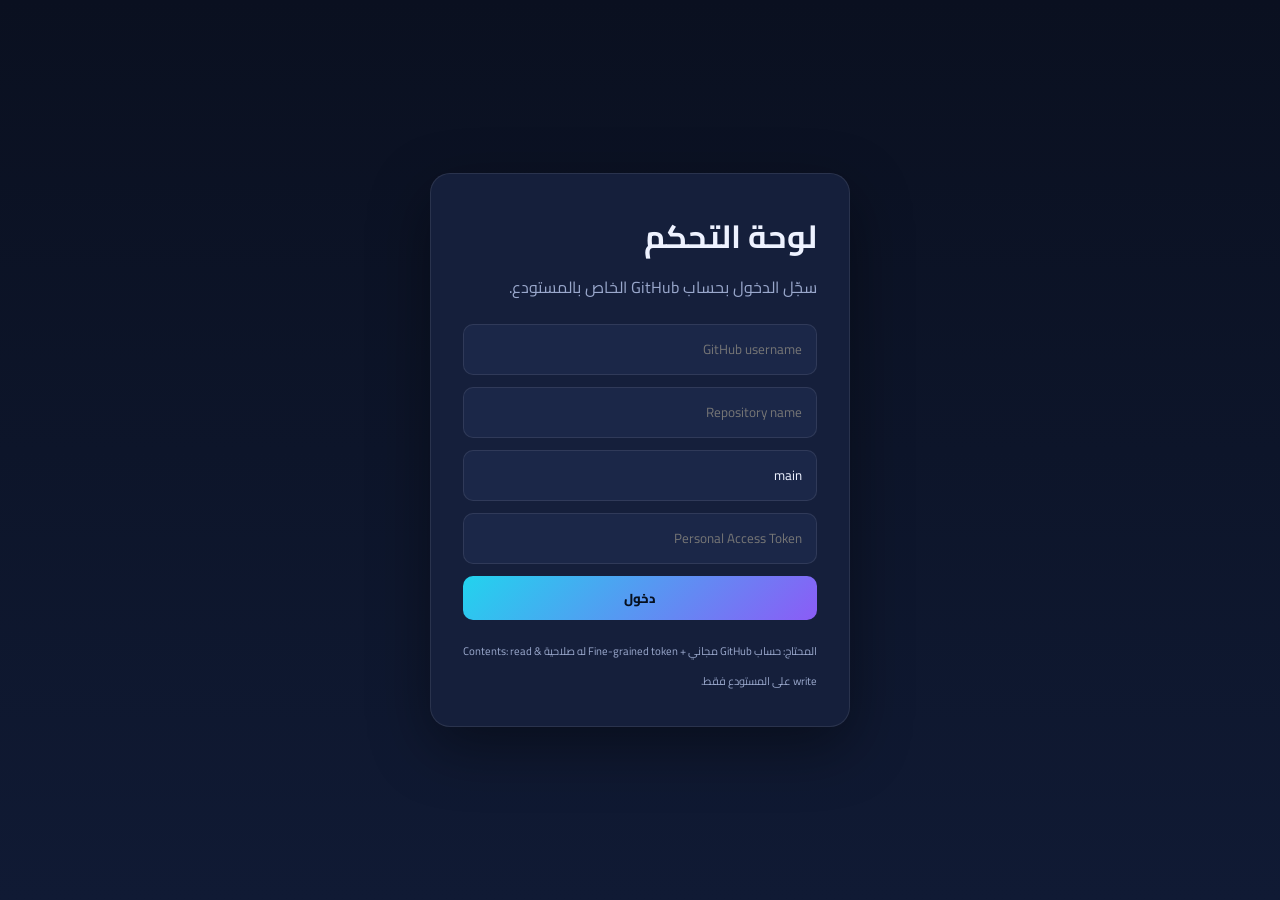
==== admin.html @ aec7bed7 "Free GitHub Pages phone store" ====
<!doctype html>
<html lang="ar" dir="rtl">
<head>
  <meta charset="utf-8">
  <meta name="viewport" content="width=device-width, initial-scale=1">
  <title>لوحة التحكم - نور للاتصالات</title>
  <link rel="preconnect" href="https://fonts.googleapis.com">
  <link href="https://fonts.googleapis.com/css2?family=Cairo:wght@400;600;700;800&display=swap" rel="stylesheet">
  <link rel="stylesheet" href="admin.css">
</head>
<body>

  <div id="login" class="login-wrap">
    <div class="login-card">
      <h1>لوحة التحكم</h1>
      <p>سجّل الدخول بحساب GitHub الخاص بالمستودع.</p>
      <form id="loginForm">
        <input id="loginOwner" placeholder="GitHub username" autocomplete="username" required>
        <input id="loginRepo" placeholder="Repository name" required>
        <input id="loginBranch" placeholder="Branch (main)" value="main" required>
        <input id="loginToken" type="password" placeholder="Personal Access Token" autocomplete="current-password" required>
        <button class="btn" type="submit">دخول</button>
      </form>
      <small>المحتاج: حساب GitHub مجاني + Fine-grained token له صلاحية Contents: read & write على المستودع فقط.</small>
    </div>
  </div>

  <div id="admin" class="admin" hidden>
    <aside class="side">
      <div class="side-brand">نور للاتصالات<br><small>لوحة التحكم</small></div>
      <button class="tab active" data-tab="products">📱 المنتجات</button>
      <button class="tab" data-tab="stores">🏬 الفروع</button>
      <button class="tab" data-tab="offers">🎁 العروض</button>
      <button class="tab" data-tab="settings">⚙️ الإعدادات</button>
      <a class="tab link" href="index.html" target="_blank">↗ عرض الموقع</a>
      <button class="tab logout" id="logoutBtn">🚪 خروج</button>
    </aside>

    <main class="main">
      <header class="main-head">
        <div>
          <h2 id="pageTitle">المنتجات</h2>
          <p>أضف منتجات جديدة أو عدّل الأسعار والمواصفات بسهولة.</p>
        </div>
        <div class="head-actions">
          <button id="exportBtn" class="btn btn-ghost">تصدير نسخة</button>
          <label class="btn btn-ghost file-label">استيراد نسخة<input id="importFile" type="file" accept="application/json" hidden></label>
          <button id="saveBtn" class="btn">💾 حفظ كل التغييرات</button>
        </div>
      </header>

      <div id="msg" class="msg" hidden></div>

      <section class="panel" id="panel-products">
        <form id="productForm" class="form">
          <h3>بيانات المنتج</h3>
          <div class="form-grid">
            <label>اسم المنتج<input class="form-input" name="name" required></label>
            <label>البراند<input class="form-input" name="brand"></label>
            <label>القسم<select class="form-input" name="category" id="productCategory"></select></label>
            <label>السعر<input class="form-input" name="price" type="number" min="0" required></label>
            <label>السعر القديم<input class="form-input" name="oldPrice" type="number" min="0"></label>
            <label>الحالة<input class="form-input" name="stock" placeholder="متوفر"></label>
            <label class="wide">المواصفات<textarea class="form-input" name="specs" rows="2"></textarea></label>
            <label class="wide">صورة المنتج (اختياري)
            <div class="image-row">
              <input class="form-input" name="image" placeholder="/images/iphone.jpg أو رابط كامل">
              <input id="productImageFile" type="file" accept="image/*" hidden>
              <button class="btn btn-small" type="button" id="uploadImageBtn">رفع صورة</button>
            </div>
          </label>
            <label>شارة صغيرة<input class="form-input" name="badge" placeholder="مثال: جديد"></label>
          </div>
          <div class="form-actions">
            <button class="btn" type="submit" id="productSubmit">إضافة منتج</button>
            <button class="btn btn-ghost" type="button" data-reset="products">إلغاء</button>
          </div>
        </form>
        <div class="table-wrap"><table id="productsTable"></table></div>
      </section>

      <section class="panel" id="panel-stores" hidden>
        <form id="storeForm" class="form">
          <h3>بيانات الفرع</h3>
          <div class="form-grid">
            <label>اسم الفرع<input class="form-input" name="name" required></label>
            <label>المحافظة<input class="form-input" name="city" required></label>
            <label class="wide">العنوان<input class="form-input" name="address"></label>
            <label>رقم الهاتف<input class="form-input" name="phone"></label>
            <label>رقم واتساب<input class="form-input" name="whatsapp" placeholder="مثال: 20100000001"></label>
            <label>ساعات العمل<input class="form-input" name="hours"></label>
            <label>خط العرض<input class="form-input" name="lat" type="number" step="any"></label>
            <label>خط الطول<input class="form-input" name="lng" type="number" step="any"></label>
          </div>
          <div class="form-actions">
            <button class="btn" type="submit" id="storeSubmit">إضافة فرع</button>
            <button class="btn btn-ghost" type="button" data-reset="stores">إلغاء</button>
          </div>
        </form>
        <div class="table-wrap"><table id="storesTable"></table></div>
      </section>

      <section class="panel" id="panel-offers" hidden>
        <form id="offerForm" class="form">
          <h3>بيانات العرض</h3>
          <div class="form-grid">
            <label>عنوان العرض<input class="form-input" name="title" required></label>
            <label>الشارة<input class="form-input" name="badge" placeholder="مثال: خصم 15%"></label>
            <label class="wide">الوصف<textarea class="form-input" name="description" rows="2"></textarea></label>
            <label>المنتج المرتبط<select class="form-input" name="productId" id="offerProduct"></select></label>
            <label class="check"><input type="checkbox" name="active" checked> العرض نشط</label>
          </div>
          <div class="form-actions">
            <button class="btn" type="submit" id="offerSubmit">إضافة عرض</button>
            <button class="btn btn-ghost" type="button" data-reset="offers">إلغاء</button>
          </div>
        </form>
        <div class="table-wrap"><table id="offersTable"></table></div>
      </section>

      <section class="panel" id="panel-settings" hidden>
        <form id="settingsForm" class="form">
          <h3>إعدادات الموقع</h3>
          <div class="form-grid">
            <label>اسم الموقع<input class="form-input" name="siteName"></label>
            <label>العملة<input class="form-input" name="currency"></label>
            <label class="wide">الشعار / الوصف القصير<input class="form-input" name="tagline"></label>
            <label>واتساب عام<input class="form-input" name="whatsappDefault"></label>
            <label class="wide">نبذة عنا<textarea class="form-input" name="about" rows="3"></textarea></label>
          </div>
          <div class="form-actions">
            <button class="btn" type="submit">حفظ الإعدادات</button>
          </div>
        </form>
      </section>
    </main>
  </div>

  <script src="config.js"></script>
  <script src="admin.js"></script>
</body>
</html>
---- admin.css ----
:root {
  --bg:#0a1020; --card:#151f3b; --card2:#1b2748; --text:#eef2ff; --muted:#9aa8cc;
  --line:rgba(255,255,255,.09); --primary:#22d3ee; --primary2:#8b5cf6; --accent:#f59e0b; --danger:#ef4444;
}
* { box-sizing:border-box; }
[hidden] { display: none !important; }
body { margin:0; font-family:"Cairo",Tahoma,Arial,sans-serif; background:linear-gradient(180deg,var(--bg),#101a34); color:var(--text); }
button,input,select,textarea { font-family:inherit; }
.btn {
  border:0; border-radius:10px; padding:10px 16px; cursor:pointer; font-weight:800; font-size:13px;
  background:linear-gradient(135deg,var(--primary),var(--primary2)); color:#06101f;
}
.btn:hover { filter:brightness(1.08); }
.btn-ghost { background:rgba(255,255,255,.06); color:var(--text); border:1px solid var(--line); }
.btn-danger { background:rgba(239,68,68,.14); color:#ff9a9a; border:1px solid rgba(239,68,68,.3); }
.btn-small { padding:6px 10px; font-size:11px; }
.file-label { display:inline-flex; align-items:center; }

.login-wrap { min-height:100vh; display:grid; place-items:center; padding:20px; }
.login-card { width:min(420px,100%); background:var(--card); border:1px solid var(--line); border-radius:20px; padding:32px; box-shadow:0 20px 60px rgba(0,0,0,.4); }
.login-card h1 { margin:0 0 6px; }
.login-card p { color:var(--muted); margin-top:0; }
.login-card form { display:grid; gap:12px; margin:22px 0 14px; }
.login-card input { padding:12px 14px; border-radius:10px; border:1px solid var(--line); background:var(--card2); color:var(--text); outline:none; }
.login-card small { color:var(--muted); font-size:11px; }

.admin { display:flex; min-height:100vh; }
.side { width:230px; flex-shrink:0; background:rgba(10,16,32,.8); border-left:1px solid var(--line); padding:22px 14px; display:flex; flex-direction:column; gap:6px; position:sticky; top:0; height:100vh; }
.side-brand { font-weight:800; font-size:18px; margin-bottom:22px; line-height:1.4; }
.side-brand small { color:var(--muted); font-size:11px; font-weight:400; }
.tab { display:block; width:100%; text-align:right; padding:12px 14px; border-radius:10px; border:1px solid transparent; background:transparent; color:var(--muted); cursor:pointer; font-size:14px; font-weight:700; }
.tab:hover,.tab.active { background:rgba(34,211,238,.12); color:var(--primary); border-color:rgba(34,211,238,.25); }
.tab.link { color:var(--muted); }
.tab.logout { margin-top:auto; color:#ff9a9a; }
.main { flex:1; min-width:0; padding:28px 3%; }
.main-head { display:flex; justify-content:space-between; align-items:center; gap:16px; flex-wrap:wrap; margin-bottom:22px; }
.main-head h2 { margin:0; font-size:24px; }
.main-head p { color:var(--muted); margin:4px 0 0; font-size:13px; }
.head-actions { display:flex; gap:8px; flex-wrap:wrap; }
.msg { padding:12px 16px; border-radius:10px; margin-bottom:16px; font-size:13px; background:rgba(37,211,102,.12); color:#7ee2a8; border:1px solid rgba(37,211,102,.25); }
.msg.err { background:rgba(239,68,68,.12); color:#ff9a9a; border-color:rgba(239,68,68,.3); }

.panel { background:var(--card); border:1px solid var(--line); border-radius:18px; padding:22px; }
.form { background:var(--card2); border:1px solid var(--line); border-radius:14px; padding:18px; margin-bottom:22px; }
.form h3 { margin:0 0 16px; font-size:17px; }
.form-grid { display:grid; grid-template-columns:repeat(auto-fit,minmax(190px,1fr)); gap:12px; }
.form-grid label { display:flex; flex-direction:column; gap:6px; font-size:12px; color:var(--muted); }
.form-grid label.wide { grid-column:1/-1; }
.form-input { width:100%; padding:10px 12px; border-radius:10px; border:1px solid var(--line); background:#0f1830; color:var(--text); outline:none; font-size:13px; }
.form-input:focus { border-color:var(--primary); }
.form-actions { display:flex; gap:8px; margin-top:16px; }
.image-row { display:flex; gap:8px; }
.image-row .form-input { flex:1; }
.check { flex-direction:row !important; align-items:center; gap:8px !important; }

.table-wrap { overflow:auto; }
table { width:100%; border-collapse:collapse; font-size:12px; min-width:620px; }
th,td { padding:10px 12px; border-bottom:1px solid var(--line); text-align:right; vertical-align:middle; }
th { color:var(--primary); font-weight:800; }
td .name-cell { font-weight:700; }
td small { color:var(--muted); display:block; max-width:240px; white-space:nowrap; overflow:hidden; text-overflow:ellipsis; }
.row-actions { display:flex; gap:6px; }

@media (max-width:800px) {
  .admin { flex-direction:column; }
  .side { width:100%; height:auto; position:static; flex-direction:row; flex-wrap:wrap; }
  .side-brand { width:100%; margin-bottom:6px; }
  .tab { width:auto; }
  .tab.logout { margin-top:0; }
}
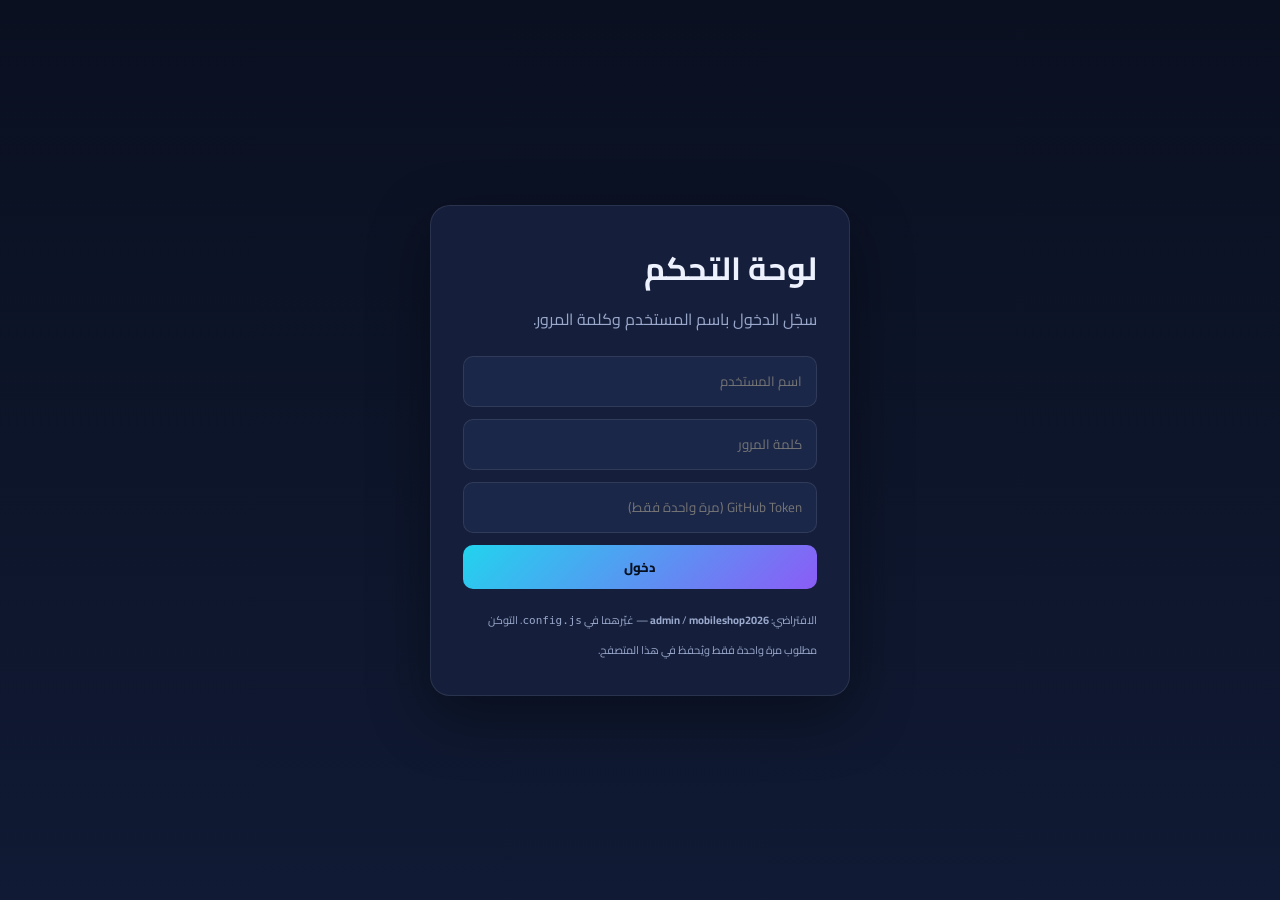
==== commit d9ebed28: "Add username/password admin login" ====
--- a/admin.html
+++ b/admin.html
@@ -13,15 +13,14 @@
   <div id="login" class="login-wrap">
     <div class="login-card">
       <h1>لوحة التحكم</h1>
-      <p>سجّل الدخول بحساب GitHub الخاص بالمستودع.</p>
+      <p>سجّل الدخول باسم المستخدم وكلمة المرور.</p>
       <form id="loginForm">
-        <input id="loginOwner" placeholder="GitHub username" autocomplete="username" required>
-        <input id="loginRepo" placeholder="Repository name" required>
-        <input id="loginBranch" placeholder="Branch (main)" value="main" required>
-        <input id="loginToken" type="password" placeholder="Personal Access Token" autocomplete="current-password" required>
+        <input id="loginUser" placeholder="اسم المستخدم" autocomplete="username" required>
+        <input id="loginPass" type="password" placeholder="كلمة المرور" autocomplete="current-password" required>
+        <input id="loginToken" type="password" placeholder="GitHub Token (مرة واحدة فقط)" autocomplete="off">
         <button class="btn" type="submit">دخول</button>
       </form>
-      <small>المحتاج: حساب GitHub مجاني + Fine-grained token له صلاحية Contents: read & write على المستودع فقط.</small>
+      <small>الافتراضي: <b>admin</b> / <b>mobileshop2026</b> — غيّرهما في <code>config.js</code>. التوكن مطلوب مرة واحدة فقط ويُحفظ في هذا المتصفح.</small>
     </div>
   </div>
 
